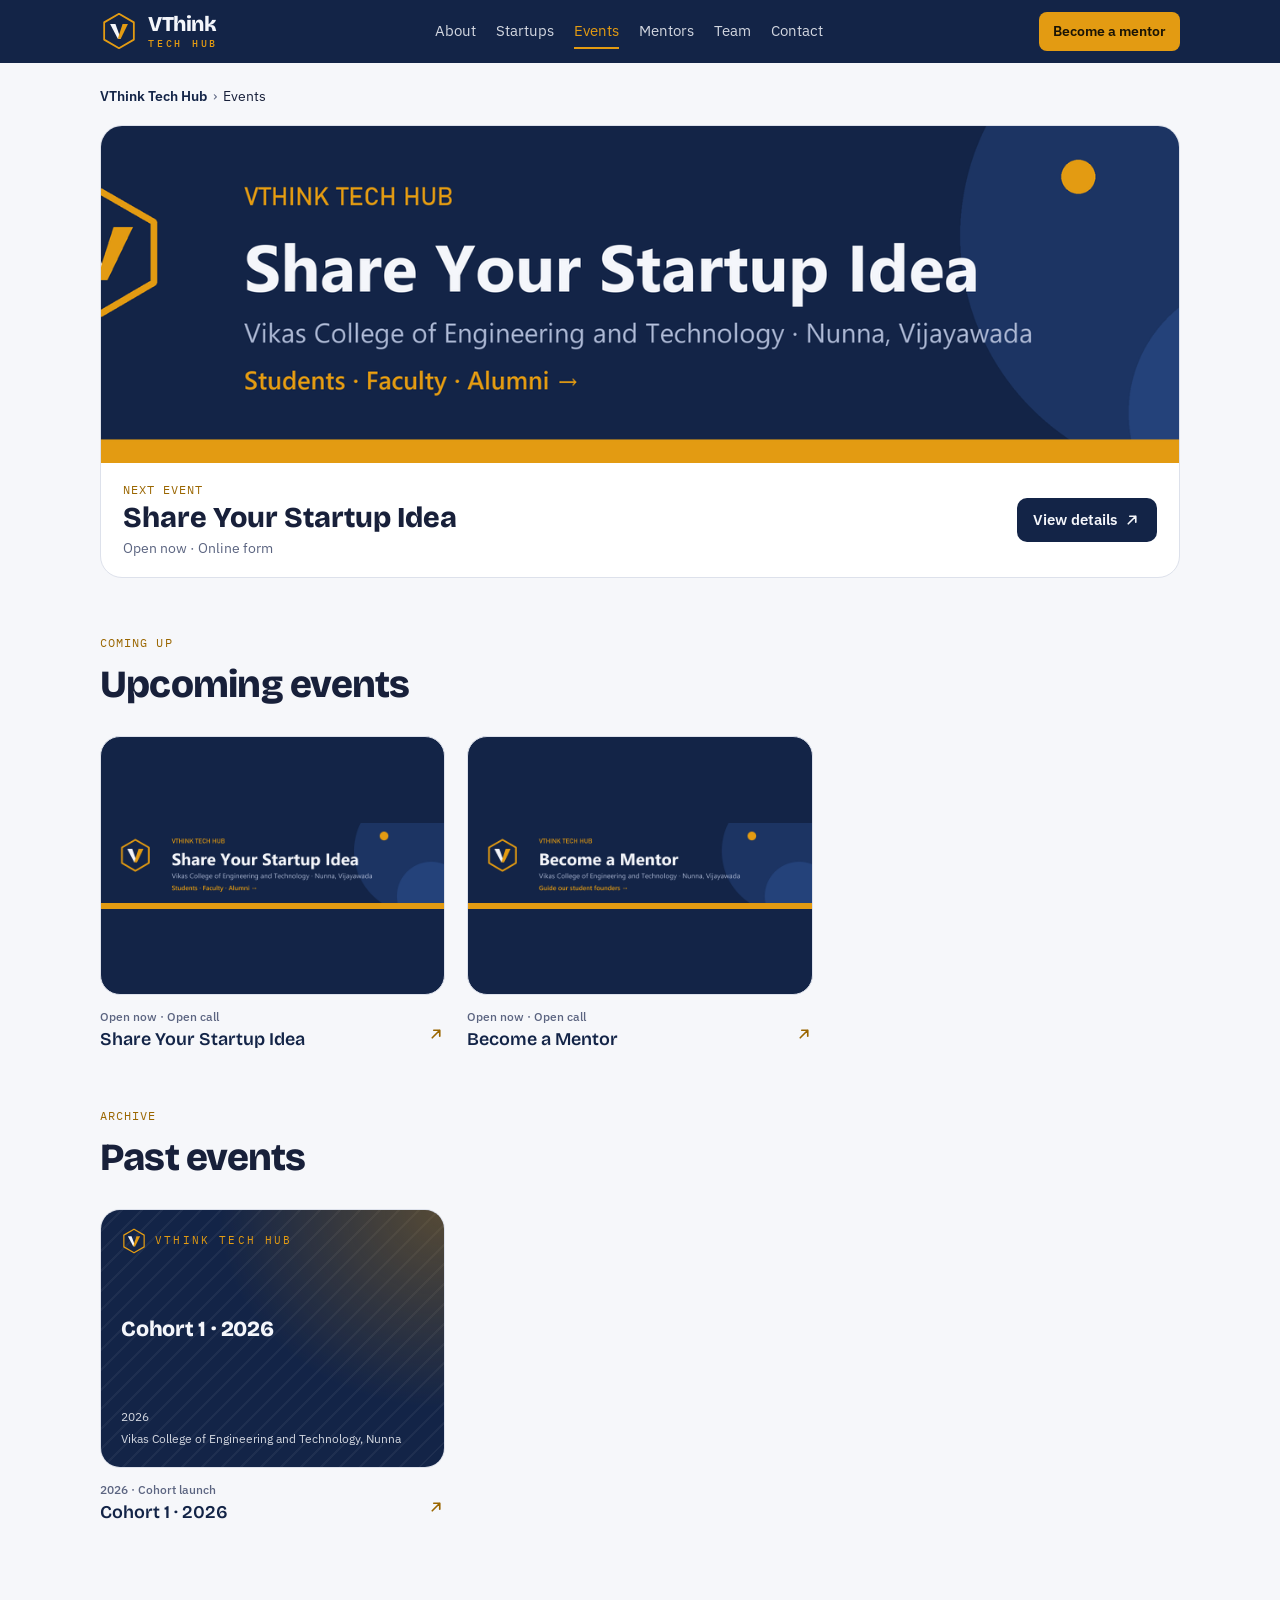
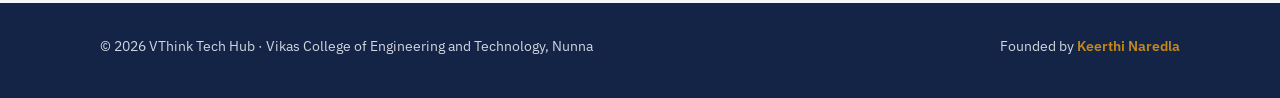
==== events.html @ c82dd13d "Add Events page with featured banner, tiles and photo slider New events.html laid out like a univers" ====
<!DOCTYPE html>
<html lang="en">
<head>
<meta charset="utf-8">
<meta name="viewport" content="width=device-width, initial-scale=1">
<title>Events · VThink Tech Hub</title>
<meta name="description" content="Workshops, pitch sessions and talks at VThink Tech Hub, the startup and innovation hub of Vikas College of Engineering and Technology, Nunna.">
<meta property="og:title" content="Events · VThink Tech Hub">
<meta property="og:description" content="Workshops, pitch sessions and talks for student founders at Vikas College.">
<meta property="og:type" content="website">
<meta property="og:url" content="https://vthinktechhub.github.io/events.html">
<link rel="icon" href="favicon.svg" type="image/svg+xml">
<link rel="apple-touch-icon" href="assets/brand/vthink-icon-180.png">
<link rel="preconnect" href="https://fonts.googleapis.com">
<link rel="preconnect" href="https://fonts.gstatic.com" crossorigin>
<link href="https://fonts.googleapis.com/css2?family=Bricolage+Grotesque:opsz,wght@12..96,600;12..96,800&family=IBM+Plex+Sans:wght@400;500;600&family=IBM+Plex+Mono:wght@500&display=swap" rel="stylesheet">
<link rel="stylesheet" href="css/style.css">
</head>
<body>

<header class="top">
  <div class="wrap bar">
    <a class="brand" href="index.html" aria-label="VThink Tech Hub home">
      <svg viewBox="0 0 64 64" aria-hidden="true"><path d="M32 3 L57 17.5 L57 46.5 L32 61 L7 46.5 L7 17.5 Z" fill="none" stroke="#E39B12" stroke-width="3" stroke-linejoin="round"/><path d="M17 20 L26 20 L35 45 L30 45 Z" fill="#F4F6FB"/><path d="M30 45 L35 45 L47 20 L38 20 Z" fill="#E39B12"/></svg>
      <span class="brand-text"><span class="brand-name">VThink</span><span class="brand-sub">Tech Hub</span></span>
    </a>
    <nav class="navlinks" aria-label="Main">
      <a href="index.html#about">About</a>
      <a href="index.html#cohort">Startups</a>
      <a href="events.html" aria-current="page">Events</a>
      <a href="index.html#mentors">Mentors</a>
      <a href="index.html#team">Team</a>
      <a href="index.html#contact">Contact</a>
    </nav>
    <a class="navcta" href="index.html#mentors">Become a mentor</a>
  </div>
</header>

<main class="evpage">
  <div class="wrap">
    <nav class="crumbs" aria-label="Breadcrumb">
      <ol><li><a href="index.html">VThink Tech Hub</a></li><li aria-current="page">Events</li></ol>
    </nav>

    <!-- Featured banner: the next upcoming event, or the latest one if nothing is coming up -->
    <div id="featured"></div>

    <section class="evsec" id="upcoming-sec">
      <div class="sechead">
        <div class="kicker">Coming up</div>
        <h2>Upcoming events</h2>
      </div>
      <div class="evgrid" id="upcoming"></div>
    </section>

    <section class="evsec" id="past-sec">
      <div class="sechead">
        <div class="kicker">Archive</div>
        <h2>Past events</h2>
      </div>
      <div class="evgrid" id="past"></div>
    </section>

    <noscript><p class="pending">Turn on JavaScript to see the events list.</p></noscript>
  </div>
</main>

<dialog class="evmodal" id="evmodal" aria-labelledby="evm-title">
  <button class="evclose" type="button" aria-label="Close">×</button>
  <div class="evm-slider" id="evm-slider" role="region" aria-roledescription="carousel" aria-label="Event photos">
    <div class="evs-view"><div class="evs-track" id="evs-track"></div></div>
    <button class="evs-arrow prev" id="evs-prev" type="button" aria-label="Previous photo"><svg viewBox="0 0 24 24" aria-hidden="true"><path d="M15 5 8 12l7 7" fill="none" stroke="currentColor" stroke-width="2.6" stroke-linecap="round" stroke-linejoin="round"/></svg></button>
    <button class="evs-arrow next" id="evs-next" type="button" aria-label="Next photo"><svg viewBox="0 0 24 24" aria-hidden="true"><path d="m9 5 7 7-7 7" fill="none" stroke="currentColor" stroke-width="2.6" stroke-linecap="round" stroke-linejoin="round"/></svg></button>
    <div class="evs-foot"><div class="evs-dots" id="evs-dots"></div><span class="evs-count" id="evs-count" aria-live="polite"></span></div>
  </div>
  <div class="evm-body">
    <div class="kicker" id="evm-type"></div>
    <h2 id="evm-title"></h2>
    <dl class="evm-meta" id="evm-meta"></dl>
    <p id="evm-summary"></p>
    <div class="btns" id="evm-actions"></div>
  </div>
</dialog>

<footer>
  <div class="wrap">
    <span>© 2026 VThink Tech Hub · Vikas College of Engineering and Technology, Nunna</span>
    <span>Founded by <b>Keerthi Naredla</b></span>
  </div>
</footer>

<script src="js/events-data.js"></script>
<script src="js/events.js"></script>
</body>
</html>
---- css/style.css ----
/* Layout idea: university-hub information architecture. Ink masthead with impact numbers, numbered offer list, stage ladder, cohort directory, mentor roles with time, matching steps, leadership, contact. */
:root{
  --ink:#132447; --gold:#E39B12; --gold-text:#9A6600; --paper:#F6F7FA; --card:#FFFFFF;
  --text:#18203A; --muted:#5B6480; --line:#DDE1EB; --chip:#EEF1F7; --on-ink:#F4F6FB;
  --display:"Bricolage Grotesque","Segoe UI",system-ui,sans-serif;
  --body:"IBM Plex Sans","Segoe UI",system-ui,sans-serif;
  --mono:"IBM Plex Mono",ui-monospace,Menlo,monospace;
  color-scheme:light;
}
*{box-sizing:border-box}
html{scroll-behavior:smooth}
html,body{margin:0}
body{background:var(--paper);color:var(--text);font:16px/1.6 var(--body);-webkit-font-smoothing:antialiased}
a{color:inherit}
img{max-width:100%;display:block}
h1,h2,h3{font-family:var(--display);line-height:1.12;margin:0;text-wrap:balance}
.wrap{max-width:1120px;margin:0 auto;padding:0 20px}
:focus-visible{outline:3px solid var(--gold);outline-offset:3px;border-radius:4px}
@media (prefers-reduced-motion: reduce){html{scroll-behavior:auto}}

/* Header */
header.top{background:var(--ink);color:var(--on-ink);position:sticky;top:0;z-index:10}
.bar{display:flex;align-items:center;justify-content:space-between;gap:16px;padding-top:12px;padding-bottom:12px}
.brand{display:flex;align-items:center;gap:10px;text-decoration:none;font-family:var(--display);font-weight:800;font-size:1.12rem;letter-spacing:-.01em;white-space:nowrap}
.brand svg{width:38px;height:38px;flex:none}
.brand-text{display:flex;flex-direction:column;line-height:1}
.brand-name{font-size:1.32rem;letter-spacing:-.02em}
.brand-sub{font-family:var(--mono);font-weight:500;font-size:.62rem;letter-spacing:.28em;text-transform:uppercase;color:var(--gold);margin-top:4px}
.navlinks{display:flex;gap:20px;font-size:.92rem;overflow-x:auto;scrollbar-width:none}
.navlinks::-webkit-scrollbar{display:none}
.navlinks a{text-decoration:none;opacity:.85;white-space:nowrap;padding:6px 0}
.navlinks a:hover{opacity:1}
.navcta{background:var(--gold);color:#1A1405;text-decoration:none;font-weight:600;font-size:.88rem;padding:8px 14px;border-radius:8px;white-space:nowrap}
@media (max-width:520px){.navcta{display:none}}
@media (max-width:820px){
  .bar{flex-wrap:wrap;row-gap:4px}
  .navlinks{order:3;width:100%;gap:18px;padding-bottom:4px}
}

/* Hero */
.hero{background:var(--ink);color:var(--on-ink);padding:40px 0 0}
.eyebrow{font-family:var(--mono);font-size:.76rem;letter-spacing:.09em;text-transform:uppercase;color:var(--gold)}
.hero h1{font-size:clamp(2.1rem,5vw,3.6rem);font-weight:800;letter-spacing:-.025em;margin:14px 0 0;max-width:18ch}
.hero .lead{max-width:60ch;font-size:1.08rem;opacity:.9;margin:18px 0 0}
.founded{margin:14px 0 0;font-size:.95rem;opacity:.92}
.founded b{color:var(--gold);font-weight:600}
.btns{display:flex;gap:12px;flex-wrap:wrap;margin-top:26px}
.btn{display:inline-flex;align-items:center;padding:12px 20px;border-radius:10px;font-weight:600;text-decoration:none;font-size:.97rem;border:1.5px solid transparent}
.btn.primary{background:var(--gold);color:#1A1405}
.btn.ghost{border-color:rgba(244,246,251,.4);color:var(--on-ink)}
.btn.dark{background:var(--ink);color:var(--on-ink)}
.stats{display:grid;grid-template-columns:repeat(4,1fr);margin-top:40px;border-top:1px solid rgba(244,246,251,.18)}
.stat{padding:18px 12px 22px 0}
.stat b{display:block;font-family:var(--display);font-size:2.3rem;font-weight:800;color:var(--gold);line-height:1.05;font-variant-numeric:tabular-nums}
.stat span{font-size:.85rem;opacity:.82}
@media (max-width:640px){.stats{grid-template-columns:repeat(2,1fr)}}

/* Sections */
section{padding:72px 0 0}
.kicker{font-family:var(--mono);font-size:.74rem;letter-spacing:.09em;text-transform:uppercase;color:var(--gold-text);margin-bottom:10px}
.sechead h2{font-size:clamp(1.7rem,3.4vw,2.4rem);font-weight:800;letter-spacing:-.02em}
.sechead p{color:var(--muted);max-width:62ch;margin:10px 0 0}
.sechead{margin-bottom:30px}

/* 01/02/03 offer list */
.offer{display:grid;grid-template-columns:repeat(3,1fr);gap:0;border-top:2px solid var(--ink)}
.offer div{padding:22px 24px 8px 0}
.offer .n{font-family:var(--mono);color:var(--gold-text);font-size:.9rem}
.offer h3{font-size:1.25rem;margin:6px 0 6px}
.offer p{margin:0;color:var(--muted);font-size:.95rem}
@media (max-width:760px){.offer{grid-template-columns:1fr}.offer div{padding:18px 0 4px;border-bottom:1px solid var(--line)}}

/* Stage ladder */
.ladder{display:grid;grid-template-columns:repeat(4,1fr);gap:12px}
.rung{background:var(--card);border:1px solid var(--line);border-radius:14px;padding:18px;position:relative}
.rung .step{font-family:var(--mono);font-size:.75rem;color:var(--muted)}
.rung h3{font-size:1.1rem;margin:4px 0 6px}
.rung p{margin:0;font-size:.88rem;color:var(--muted)}
.rung .count{margin-top:12px;font-size:.82rem;font-weight:600}
.rung.on{border-color:var(--gold);box-shadow:0 0 0 1px var(--gold) inset}
.rung.on .count{color:var(--gold-text)}
@media (max-width:760px){.ladder{grid-template-columns:1fr 1fr}}

/* Directory */
.dirbar{display:flex;justify-content:space-between;align-items:end;gap:16px;flex-wrap:wrap;margin-bottom:18px}
.filters{display:flex;gap:8px;flex-wrap:wrap}
.filter{font:500 .85rem var(--body);padding:7px 14px;border-radius:999px;border:1px solid var(--line);background:var(--card);color:var(--text);cursor:pointer;min-height:36px}
.filter[aria-pressed="true"]{background:var(--ink);color:var(--on-ink);border-color:var(--ink)}
.grid{display:grid;grid-template-columns:repeat(auto-fill,minmax(310px,1fr));gap:18px}
.venture[hidden]{display:none}
.venture{background:var(--card);border:1px solid var(--line);border-radius:16px;padding:22px;display:flex;flex-direction:column;gap:14px}
.vhead{display:flex;gap:14px;align-items:center}
.logo{width:60px;height:60px;border-radius:14px;flex:none;display:grid;place-items:center;font-family:var(--display);font-weight:800;font-size:1.2rem;color:#fff;overflow:hidden;background:#fff}
.logo img{width:100%;height:100%;object-fit:contain}
.sno{font-family:var(--mono);font-size:.78rem;color:var(--muted)}
.venture h3{font-size:1.25rem}
.tagline{font-size:.86rem;font-weight:600;color:var(--gold-text)}
.pitch{margin:0;color:var(--muted);font-size:.93rem}
.chips{display:flex;gap:6px;flex-wrap:wrap}
.chip{font-size:.78rem;font-weight:500;padding:3px 10px;border-radius:999px;background:var(--chip)}
.founders{border-top:1px solid var(--line);padding-top:14px;display:flex;flex-direction:column;gap:10px;margin-top:auto}
.fd{display:flex;align-items:center;gap:10px;line-height:1.3;font-size:.92rem}
.fd b{font-weight:600;display:block}
.fd small{color:var(--muted);font-size:.78rem}
.fav{width:40px;height:40px;flex:none;border-radius:50%;overflow:hidden;display:grid;place-items:center;color:#fff;font-weight:700;font-size:.85rem}
.fav img{width:100%;height:100%;object-fit:cover}
.fdt{flex:1;min-width:0}
.fli{flex:none;width:36px;height:36px;display:grid;place-items:center;border-radius:8px;border:1px solid var(--line)}
.fli svg{width:16px;height:16px;fill:#0A66C2}
.fli:hover{background:var(--chip)}
.mentorline{font-size:.85rem;color:var(--muted)}
.mentorline b{color:var(--text);font-weight:600}
.pending{color:var(--muted);font-style:italic;font-size:.9rem}

/* Mentor roles */
.roles{display:grid;grid-template-columns:repeat(2,1fr);gap:16px}
.role{background:var(--card);border:1px solid var(--line);border-radius:16px;padding:22px;display:flex;flex-direction:column;gap:8px}
.role h3{font-size:1.15rem}
.role p{margin:0;color:var(--muted);font-size:.93rem}
.time{display:inline-flex;align-self:flex-start;gap:6px;align-items:center;font-size:.8rem;font-weight:600;background:#FDF3DF;color:#6B4700;padding:4px 10px;border-radius:999px}
@media (max-width:700px){.roles{grid-template-columns:1fr}}
.steps{display:grid;grid-template-columns:repeat(3,1fr);gap:16px;margin-top:34px;counter-reset:s}
.stepc{border-top:3px solid var(--gold);padding-top:14px}
.stepc .k{font-family:var(--display);font-weight:800;font-size:1.8rem;color:var(--gold-text);line-height:1}
.stepc h3{font-size:1.05rem;margin:8px 0 4px}
.stepc p{margin:0;color:var(--muted);font-size:.92rem}
@media (max-width:700px){.steps{grid-template-columns:1fr}}
.cta{margin-top:34px;background:var(--ink);color:var(--on-ink);border-radius:18px;padding:30px;display:flex;justify-content:space-between;align-items:center;gap:20px;flex-wrap:wrap}
.cta h3{font-size:1.5rem}
.cta p{margin:6px 0 0;opacity:.85}
.mail{font-family:var(--mono);font-size:.88rem;opacity:.9;display:block;margin-top:8px;word-break:break-all}

/* Leadership */
.team{display:grid;grid-template-columns:repeat(auto-fill,minmax(min(100%,440px),1fr));gap:18px}
.person{background:var(--card);border:1px solid var(--line);border-radius:16px;padding:22px;display:flex;gap:16px;align-items:flex-start}
.avatar{width:72px;height:72px;border-radius:50%;flex:none;display:grid;place-items:center;font-family:var(--display);font-weight:800;font-size:1.4rem;color:#fff;overflow:hidden}
.avatar img{width:100%;height:100%;object-fit:cover}
.person h3{font-size:1.1rem}
.person .r{color:var(--gold-text);font-weight:600;font-size:.86rem}
.person p{margin:6px 0 0;color:var(--muted);font-size:.9rem}
.li{display:inline-flex;gap:6px;align-items:center;margin-top:8px;font-size:.85rem;font-weight:600;text-decoration:none}
.li svg{width:16px;height:16px;fill:#0A66C2}

/* Contact */
.contact{display:grid;grid-template-columns:repeat(3,1fr);gap:16px}
.cbox{background:var(--card);border:1px solid var(--line);border-radius:16px;padding:22px}
.cbox .lab{font-size:.75rem;text-transform:uppercase;letter-spacing:.08em;color:var(--muted);font-weight:600}
.cbox .val{margin-top:6px;font-weight:500;word-break:break-word}
.cbox a.go{display:inline-block;margin-top:10px;font-size:.88rem;font-weight:600;color:var(--gold-text)}
@media (max-width:760px){.contact{grid-template-columns:1fr}}

footer{margin-top:80px;background:var(--ink);color:var(--on-ink);padding:32px 0 40px;font-size:.88rem}
footer .wrap{display:flex;justify-content:space-between;gap:16px;flex-wrap:wrap;opacity:.85}
footer b{color:var(--gold);font-weight:600}

/* ---------- Events page (layout modelled on a university VDC events page: breadcrumb, wide featured poster, tile grid, detail popup) ---------- */
.navlinks a[aria-current="page"]{opacity:1;color:var(--gold);box-shadow:inset 0 -2px 0 var(--gold)}
.evpage{padding-top:22px}
.crumbs ol{list-style:none;margin:0 0 18px;padding:0;display:flex;flex-wrap:wrap;gap:6px;font-size:.88rem;color:var(--muted)}
.crumbs li+li::before{content:"›";margin-right:6px;color:var(--muted)}
.crumbs a{color:var(--ink);font-weight:600;text-decoration:none}
.crumbs a:hover{text-decoration:underline}
.crumbs [aria-current]{color:var(--text)}

/* Featured banner */
.evfeat{all:unset;box-sizing:border-box;display:block;width:100%;cursor:pointer;border-radius:22px;overflow:hidden;background:var(--card);border:1px solid var(--line)}
.evfeat:focus-visible{outline:3px solid var(--gold);outline-offset:3px}
.evfeat-img{display:block;aspect-ratio:16/5;background:var(--ink)}
.evfeat-img img{width:100%;height:100%;object-fit:cover}
.evfeat-bar{display:flex;justify-content:space-between;align-items:center;gap:16px;flex-wrap:wrap;padding:18px 22px}
.evfeat-bar>span:first-child{display:flex;flex-direction:column;gap:2px;min-width:0}
.evfeat-tag{font-family:var(--mono);font-size:.72rem;letter-spacing:.09em;text-transform:uppercase;color:var(--gold-text)}
.evfeat-title{font-family:var(--display);font-weight:800;font-size:clamp(1.3rem,2.6vw,1.8rem);line-height:1.15;color:var(--text)}
.evfeat-meta{font-size:.9rem;color:var(--muted)}
.evfeat-go{display:inline-flex;align-items:center;gap:6px;background:var(--ink);color:var(--on-ink);font-weight:600;font-size:.92rem;padding:10px 16px;border-radius:10px;white-space:nowrap}
.evfeat-go svg,.evtile-cap svg{width:18px;height:18px;flex:none}
.evfeat:hover .evfeat-go{background:var(--gold);color:#1A1405}
@media (max-width:640px){.evfeat-img{aspect-ratio:16/9}}

/* Drawn poster (used when an event has no image) */
.evart{width:100%;height:100%;min-height:100%;display:flex;flex-direction:column;justify-content:space-between;gap:12px;padding:18px 20px;color:var(--on-ink);
  background:radial-gradient(120% 140% at 100% 0%,rgba(227,155,18,.32) 0,rgba(227,155,18,0) 55%),
             repeating-linear-gradient(135deg,rgba(244,246,251,.05) 0 2px,transparent 2px 14px),var(--ink)}
.evart-top{display:flex;align-items:center;gap:8px;font-family:var(--mono);font-size:.68rem;letter-spacing:.2em;text-transform:uppercase;color:var(--gold)}
.evart-top svg{width:26px;height:26px}
.evart-title{font-family:var(--display);font-weight:800;font-size:1.35rem;line-height:1.1;letter-spacing:-.01em;max-width:20ch}
.evart-meta{display:flex;flex-direction:column;gap:2px;font-size:.78rem;opacity:.85}
.evart.big{padding:28px 34px}
.evart.big .evart-title{font-size:clamp(1.6rem,4.4vw,3rem)}
.evart.big .evart-meta{font-size:.95rem}
.evart.big .evart-top svg{width:34px;height:34px}

/* Tiles */
.evsec{padding-top:56px}
.evgrid{display:grid;grid-template-columns:repeat(auto-fill,minmax(min(100%,300px),1fr));gap:22px}
.evtile-btn{all:unset;box-sizing:border-box;display:flex;flex-direction:column;gap:12px;width:100%;cursor:pointer}
.evtile-btn:focus-visible{outline:3px solid var(--gold);outline-offset:4px;border-radius:20px}
.evtile-img{display:block;aspect-ratio:4/3;border-radius:20px;overflow:hidden;background:var(--ink);border:1px solid var(--line)}
.evtile-img img{width:100%;height:100%;object-fit:contain;transition:transform .35s ease}
.evtile-btn:hover .evtile-img img{transform:scale(1.04)}
.evtile-cap{display:flex;justify-content:space-between;align-items:flex-start;gap:10px;color:var(--ink)}
.evtile-txt{display:flex;flex-direction:column;gap:2px}
.evtile-date{font-size:.78rem;color:var(--muted);font-weight:500}
.evtile-title{font-family:var(--display);font-weight:600;font-size:1.12rem;line-height:1.2;color:var(--ink)}
.evtile-cap svg{margin-top:18px;color:var(--gold-text);transition:transform .2s ease}
.evtile-btn:hover .evtile-cap svg{transform:translate(2px,-2px)}
.evtile-btn:hover .evtile-title{text-decoration:underline;text-decoration-color:var(--gold);text-underline-offset:3px}
@media (prefers-reduced-motion: reduce){.evtile-img img,.evtile-cap svg{transition:none}}

/* Popup */
.evmodal{width:min(760px,calc(100% - 32px));max-height:calc(100% - 48px);padding:0;border:0;border-radius:20px;background:var(--card);color:var(--text);overflow:auto}
.evmodal::backdrop{background:rgba(19,36,71,.72)}
.evmodal[open]{display:block}
.evclose{position:sticky;top:12px;float:right;margin:12px 12px -52px 0;z-index:2;width:40px;height:40px;border-radius:50%;border:0;background:rgba(244,246,251,.94);color:var(--ink);font-size:1.6rem;line-height:1;cursor:pointer}
.evm-body{padding:24px 26px 28px}
.evm-body h2{font-size:clamp(1.5rem,3.4vw,2rem);font-weight:800;letter-spacing:-.02em}
.evm-meta{display:grid;grid-template-columns:repeat(auto-fit,minmax(160px,1fr));gap:12px;margin:18px 0;padding:14px 0;border-top:1px solid var(--line);border-bottom:1px solid var(--line)}
.evm-meta dt{font-size:.72rem;text-transform:uppercase;letter-spacing:.08em;color:var(--muted);font-weight:600}
.evm-meta dd{margin:2px 0 0;font-weight:500}
#evm-summary{margin:0;color:var(--muted)}
#evm-actions:empty{display:none}
@media (max-width:560px){.evm-body{padding:20px}}
.btn.outline{border-color:var(--line);color:var(--ink);background:var(--card)}
.btn.outline:hover{border-color:var(--ink)}

/* Popup slider: poster first, then photos (arrows, dots, swipe, keyboard) */
.evm-slider{position:relative;background:var(--ink)}
.evs-view{overflow:hidden}
.evs-track{display:flex;transition:transform .45s cubic-bezier(.22,.7,.2,1)}
.evs-slide{flex:0 0 100%;aspect-ratio:16/7;position:relative;overflow:hidden;background:var(--paper)}
.evs-slide>*{position:absolute;inset:0;width:100%;height:100%;min-height:0}
.evs-slide>.evart{border-radius:0;padding:24px 76px}
.evm-slider.single .evs-slide>.evart{padding:24px 34px}
.evs-slide img{width:100%;height:100%;object-fit:contain}
.evs-arrow{position:absolute;top:calc(50% - 18px);transform:translateY(-50%);width:44px;height:44px;border-radius:50%;border:0;display:grid;place-items:center;cursor:pointer;background:var(--gold);color:#1A1405;box-shadow:0 2px 10px rgba(19,36,71,.35);z-index:1}
.evs-arrow svg{width:22px;height:22px}
.evs-arrow:hover{background:var(--on-ink);color:var(--ink)}
.evs-arrow.prev{left:14px}
.evs-arrow.next{right:14px}
.evs-foot{display:flex;justify-content:center;align-items:center;gap:14px;padding:10px 16px;background:var(--ink);min-height:36px}
.evs-dots{display:flex;gap:8px}
.evs-dots button{width:9px;height:9px;padding:0;border-radius:999px;border:0;background:rgba(244,246,251,.4);cursor:pointer;transition:width .25s ease,background .25s ease}
.evs-dots button[aria-current="true"]{width:24px;background:var(--gold)}
.evs-count{font-family:var(--mono);font-size:.75rem;color:var(--on-ink);opacity:.8}
.evm-slider.single .evs-arrow,.evm-slider.single .evs-foot{display:none}
@media (max-width:560px){.evs-slide{aspect-ratio:4/3}.evs-slide>.evart{padding:20px 54px}.evs-arrow{width:38px;height:38px}.evs-arrow.prev{left:8px}.evs-arrow.next{right:8px}}
@media (prefers-reduced-motion: reduce){.evs-track,.evs-dots button{transition:none}}
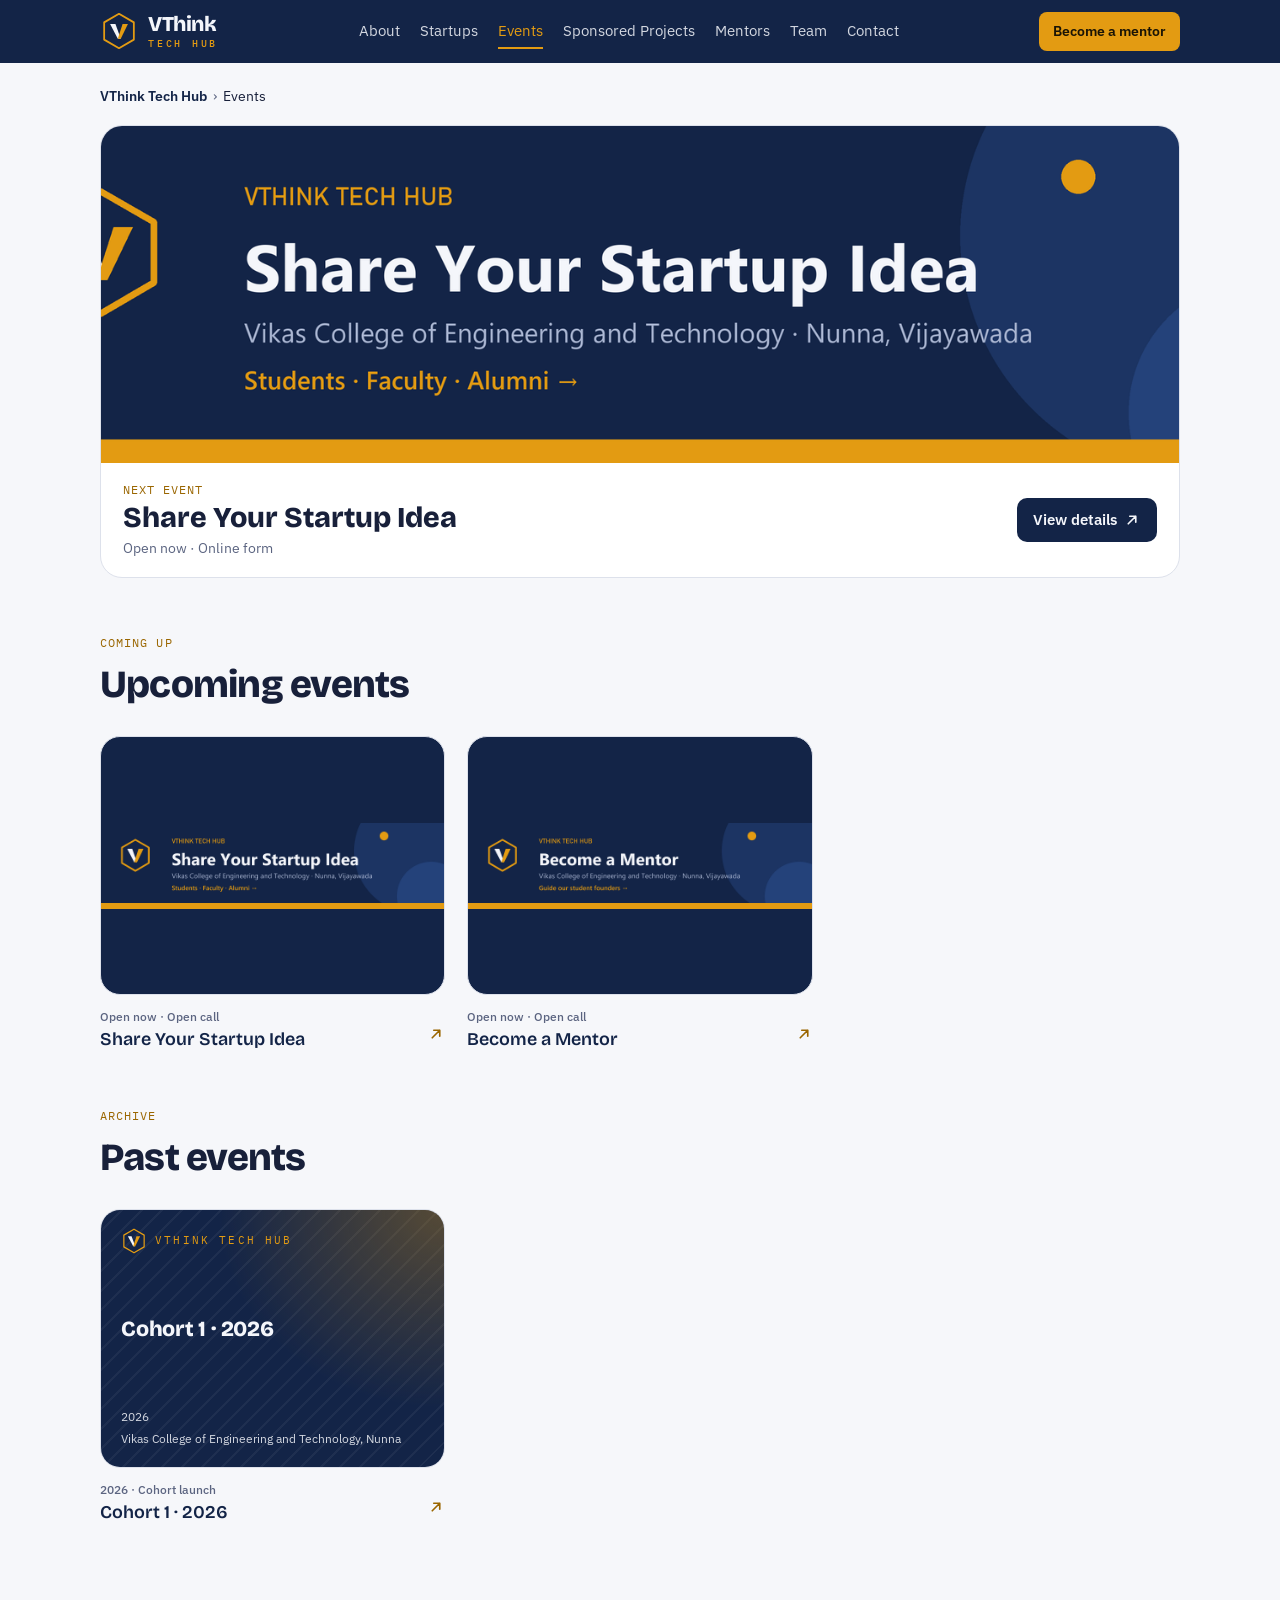
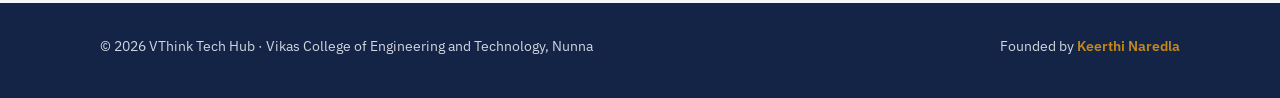
==== commit 05920140: "Add Sponsored Projects page for industry-sponsored work Industry posts real problem statements, back" ====
--- a/events.html
+++ b/events.html
@@ -28,6 +28,7 @@
       <a href="index.html#about">About</a>
       <a href="index.html#cohort">Startups</a>
       <a href="events.html" aria-current="page">Events</a>
+      <a href="sponsored-projects.html">Sponsored Projects</a>
       <a href="index.html#mentors">Mentors</a>
       <a href="index.html#team">Team</a>
       <a href="index.html#contact">Contact</a>
--- a/css/style.css
+++ b/css/style.css
@@ -152,6 +152,8 @@
 footer{margin-top:80px;background:var(--ink);color:var(--on-ink);padding:32px 0 40px;font-size:.88rem}
 footer .wrap{display:flex;justify-content:space-between;gap:16px;flex-wrap:wrap;opacity:.85}
 footer b{color:var(--gold);font-weight:600}
+footer a{color:inherit;text-decoration:underline;text-underline-offset:2px}
+footer a:hover{color:var(--gold)}
 
 /* ---------- Events page (layout modelled on a university VDC events page: breadcrumb, wide featured poster, tile grid, detail popup) ---------- */
 .navlinks a[aria-current="page"]{opacity:1;color:var(--gold);box-shadow:inset 0 -2px 0 var(--gold)}
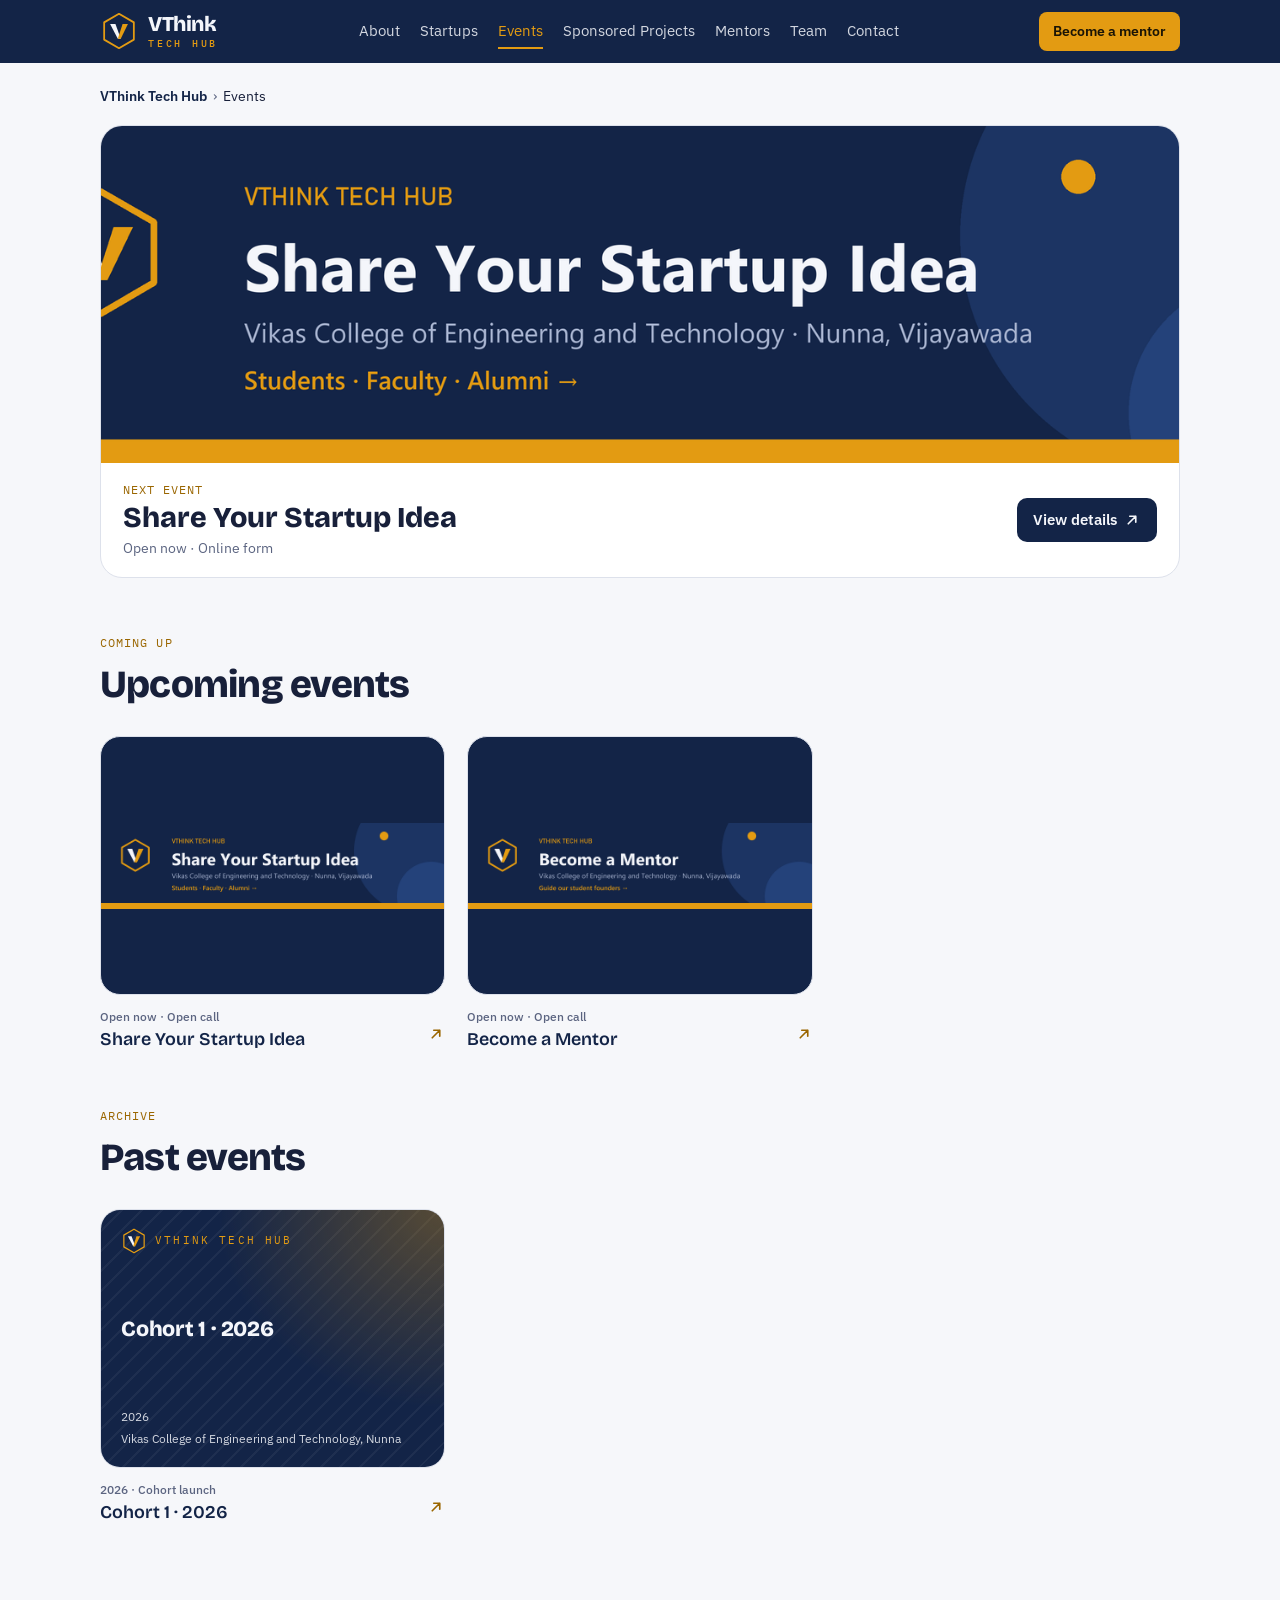
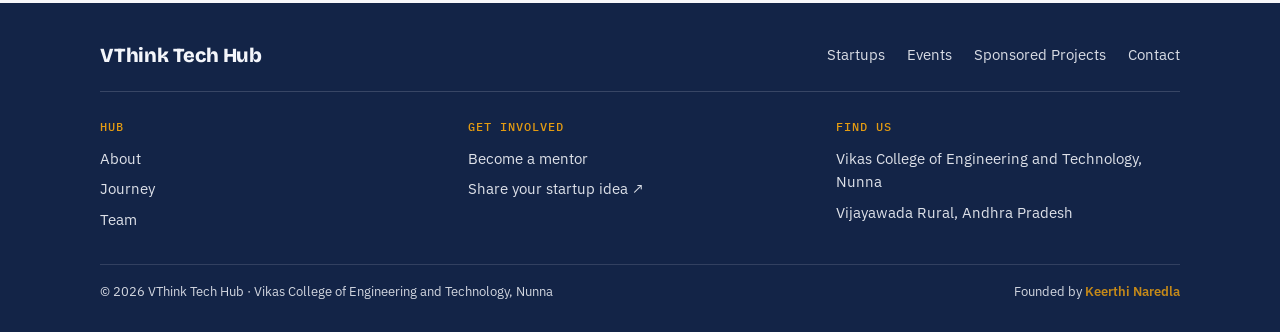
==== commit d486647b: "Polish buttons and footers across the site Buttons keep their shapes and colours, gaining a raised e" ====
--- a/events.html
+++ b/events.html
@@ -85,8 +85,24 @@
 
 <footer>
   <div class="wrap">
-    <span>© 2026 VThink Tech Hub · Vikas College of Engineering and Technology, Nunna</span>
-    <span>Founded by <b>Keerthi Naredla</b></span>
+    <div class="foot-top">
+      <a class="foot-brand" href="index.html">VThink Tech Hub</a>
+      <nav class="foot-quick" aria-label="Footer">
+        <a href="index.html#cohort">Startups</a>
+        <a href="events.html">Events</a>
+        <a href="sponsored-projects.html">Sponsored Projects</a>
+        <a href="index.html#contact">Contact</a>
+      </nav>
+    </div>
+    <div class="foot-cols">
+      <div><h4>Hub</h4><a href="index.html#about">About</a><a href="index.html#journey">Journey</a><a href="index.html#team">Team</a></div>
+      <div><h4>Get involved</h4><a href="index.html#mentors">Become a mentor</a><a href="https://docs.google.com/forms/d/e/1FAIpQLSem9OOOPc6LOnnLt4neyLNudS6oBp3Tt-3rENYxAugEQbA9gA/viewform" target="_blank" rel="noopener">Share your startup idea ↗</a></div>
+      <div><h4>Find us</h4><span>Vikas College of Engineering and Technology, Nunna</span><span>Vijayawada Rural, Andhra Pradesh</span></div>
+    </div>
+    <div class="foot-base">
+      <span>© 2026 VThink Tech Hub · Vikas College of Engineering and Technology, Nunna</span>
+      <span>Founded by <b>Keerthi Naredla</b></span>
+    </div>
   </div>
 </footer>
 
--- a/css/style.css
+++ b/css/style.css
@@ -45,10 +45,18 @@
 .founded{margin:14px 0 0;font-size:.95rem;opacity:.92}
 .founded b{color:var(--gold);font-weight:600}
 .btns{display:flex;gap:12px;flex-wrap:wrap;margin-top:26px}
-.btn{display:inline-flex;align-items:center;padding:12px 20px;border-radius:10px;font-weight:600;text-decoration:none;font-size:.97rem;border:1.5px solid transparent}
-.btn.primary{background:var(--gold);color:#1A1405}
+.btn{display:inline-flex;align-items:center;padding:12px 20px;border-radius:10px;font-weight:600;text-decoration:none;font-size:.97rem;border:1.5px solid transparent;transition:transform .15s ease,box-shadow .15s ease,background-color .15s ease,border-color .15s ease}
+.btn.primary{background:var(--gold);color:#1A1405;box-shadow:inset 0 -2px 0 rgba(0,0,0,.18)}
 .btn.ghost{border-color:rgba(244,246,251,.4);color:var(--on-ink)}
 .btn.dark{background:var(--ink);color:var(--on-ink)}
+/* Buttons (CTA Gallery-inspired polish): internal links get a trailing arrow that slides on hover; external links keep their ↗ */
+.btn:not([target="_blank"])::after{content:"→";margin-left:8px;transition:transform .15s ease}
+.btn:hover{transform:translateY(-2px);box-shadow:0 8px 20px rgba(10,20,45,.22)}
+.btn.primary:hover{box-shadow:inset 0 -2px 0 rgba(0,0,0,.18),0 8px 20px rgba(10,20,45,.22)}
+.btn.ghost:hover{border-color:rgba(244,246,251,.8);background:rgba(244,246,251,.06)}
+.btn:hover::after{transform:translateX(4px)}
+.btn:focus-visible{outline:2px solid var(--gold);outline-offset:3px}
+@media (prefers-reduced-motion:reduce){.btn,.btn::after{transition:none}.btn:hover,.btn:hover::after{transform:none}}
 .stats{display:grid;grid-template-columns:repeat(4,1fr);margin-top:40px;border-top:1px solid rgba(244,246,251,.18)}
 .stat{padding:18px 12px 22px 0}
 .stat b{display:block;font-family:var(--display);font-size:2.3rem;font-weight:800;color:var(--gold);line-height:1.05;font-variant-numeric:tabular-nums}
@@ -149,11 +157,21 @@
 .cbox a.go{display:inline-block;margin-top:10px;font-size:.88rem;font-weight:600;color:var(--gold-text)}
 @media (max-width:760px){.contact{grid-template-columns:1fr}}
 
-footer{margin-top:80px;background:var(--ink);color:var(--on-ink);padding:32px 0 40px;font-size:.88rem}
-footer .wrap{display:flex;justify-content:space-between;gap:16px;flex-wrap:wrap;opacity:.85}
+/* Footer (Footer Design-inspired three tiers: brand + quick links / link columns / base line) */
+footer{margin-top:80px;background:var(--ink);color:var(--on-ink);padding:36px 0 0;font-size:.92rem}
 footer b{color:var(--gold);font-weight:600}
-footer a{color:inherit;text-decoration:underline;text-underline-offset:2px}
+footer a{color:var(--on-ink);text-decoration:none}
 footer a:hover{color:var(--gold)}
+.foot-top{display:flex;justify-content:space-between;align-items:center;gap:16px;flex-wrap:wrap;padding-bottom:20px;border-bottom:1px solid rgba(244,246,251,.16)}
+.foot-brand{font-family:var(--display);font-weight:800;font-size:1.25rem;letter-spacing:-.01em}
+.foot-quick{display:flex;gap:6px 22px;flex-wrap:wrap}
+.foot-quick a{opacity:.88}
+.foot-cols{display:grid;grid-template-columns:repeat(3,1fr);gap:24px;padding:26px 0}
+.foot-cols h4{font-family:var(--mono);font-size:.72rem;letter-spacing:.09em;text-transform:uppercase;color:var(--gold);font-weight:500;margin:0 0 10px}
+.foot-cols a,.foot-cols span{display:block;margin:7px 0;opacity:.9}
+.foot-base{display:flex;justify-content:space-between;gap:8px 16px;flex-wrap:wrap;padding:16px 0 30px;border-top:1px solid rgba(244,246,251,.16);font-size:.82rem;opacity:.85}
+@media (max-width:700px){.foot-cols{grid-template-columns:1fr 1fr}}
+@media (max-width:460px){.foot-cols{grid-template-columns:1fr}}
 
 /* ---------- Events page (layout modelled on a university VDC events page: breadcrumb, wide featured poster, tile grid, detail popup) ---------- */
 .navlinks a[aria-current="page"]{opacity:1;color:var(--gold);box-shadow:inset 0 -2px 0 var(--gold)}
